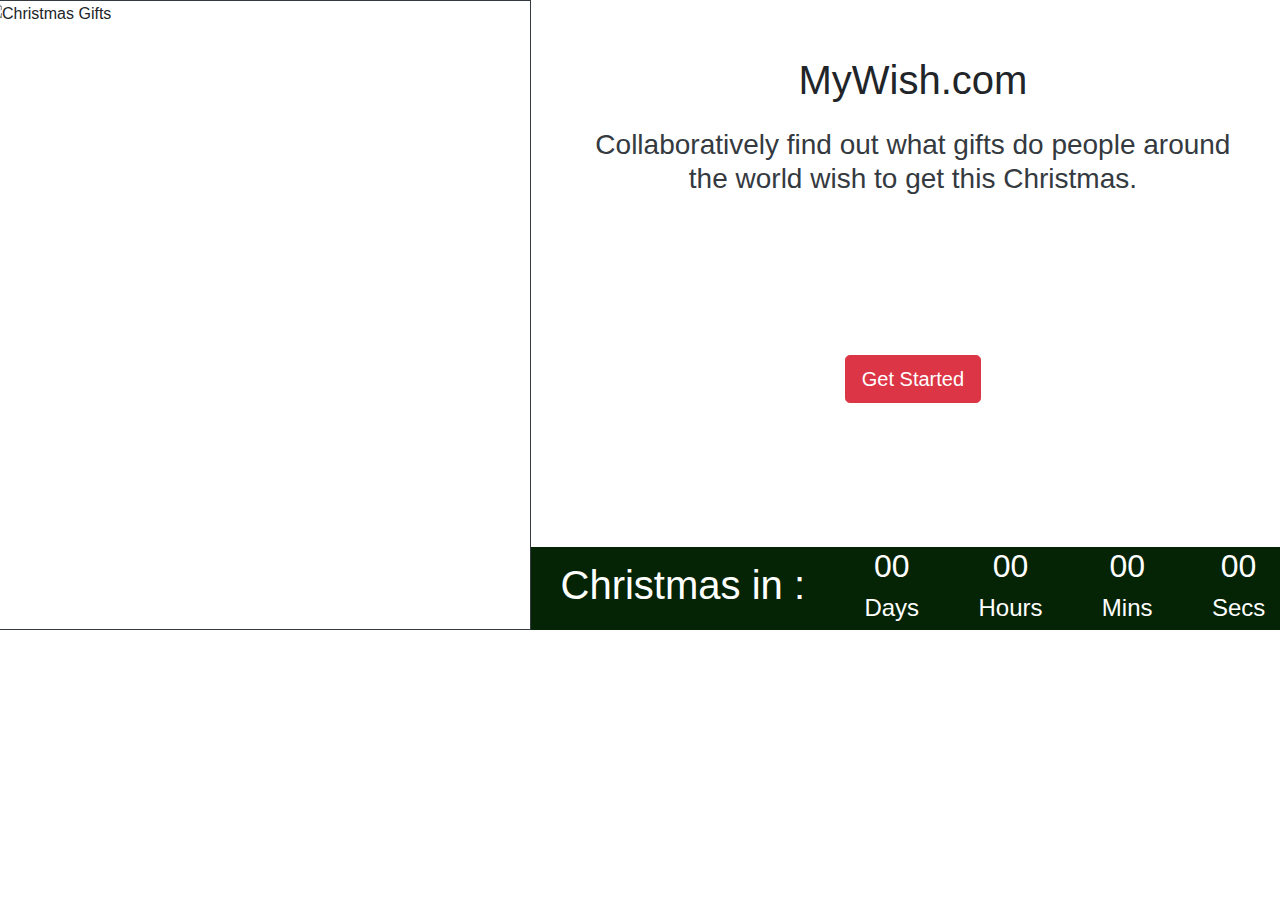
==== First Page/index.html @ 29aca326 "first page" ====
<!DOCTYPE html>
<html lang="en">
<head>
    <meta charset="UTF-8">
    <meta name="viewport" content="width=device-width, initial-scale=1.0">
    <title>Wish List</title>
     <!-- Latest compiled and minified CSS -->
<link rel="stylesheet" href="https://maxcdn.bootstrapcdn.com/bootstrap/4.5.2/css/bootstrap.min.css">

<!-- jQuery library -->
<script src="https://ajax.googleapis.com/ajax/libs/jquery/3.5.1/jquery.min.js"></script>

<!-- Popper JS -->
<script src="https://cdnjs.cloudflare.com/ajax/libs/popper.js/1.16.0/umd/popper.min.js"></script>

<!-- Latest compiled JavaScript -->
<script src="https://maxcdn.bootstrapcdn.com/bootstrap/4.5.2/js/bootstrap.min.js"></script> 

<link rel="stylesheet" href="index.css">

</head>
<body>
    <div style="display: none" id="hideAll">&nbsp;</div>
    <script type="text/javascript">
        document.getElementById("hideAll").style.display = "block";
      </script> 
<div class="container-fluid p-0">
    <div class="row">
      <div class="col-md-5 col-sm-12 border border-dark p-0" id="left-div">
        <img src="annie-spratt-1Qg9PXse00s-unsplash.jpg" alt="Christmas Gifts">
      </div>
      <div class="col-md-7 col-sm-12 d-flex flex-column text-center bg-white p-0">
          <div class="m-5 d-flex flex-column justify-content-around">
            <h1 class="p-2">MyWish.com</h1>
            <h3 class="p-2 font-weight-light text-dark">Collaboratively find out what gifts do people around the world wish to get this Christmas.</h3>

          </div>
          <div class="m-5 p-5 p-3">
            <button class="btn btn-lg btn-danger align-bottom">Get Started</button>
          </div>
          <div class="mt-5 h-25 align-self-auto d-flex flex-row justify-content-around text-white font-weight-lighter align-items-center" style="background-color: rgb(5, 36, 5);">
            <h1>Christmas in :</h1>
            <div>
                <h2 id="days">00</h2><h4>Days</h4>
            </div>
            <div>
                <h2 id="hours">00</h2><h4>Hours</h4>
            </div>
            <div>
                <h2 id="mins">00</h2><h4>Mins</h4>
            </div>
            <div>
                <h2 id="secs">00</h2><h4>Secs</h4>
            </div>
          </div>
      </div>
    </div>
  </div>
    <script type="text/javascript" src="index.js"></script>
</body>
</html>
---- First Page/index.css ----
* {
    margin: 0;
    padding: 0;
}
::-webkit-scrollbar {
    display:none;
}
.container-fluid {
    overflow: hidden;
}

#hideAll
 {
   position: fixed;
   left: 0px; 
   right: 0px; 
   top: 0px; 
   bottom: 0px; 
   background-color: white;
   z-index: 99; /* Higher than anything else in the document */
 }

 #left-div img {
    width: 100%;
    height: 100vh;
    margin: auto;
  }
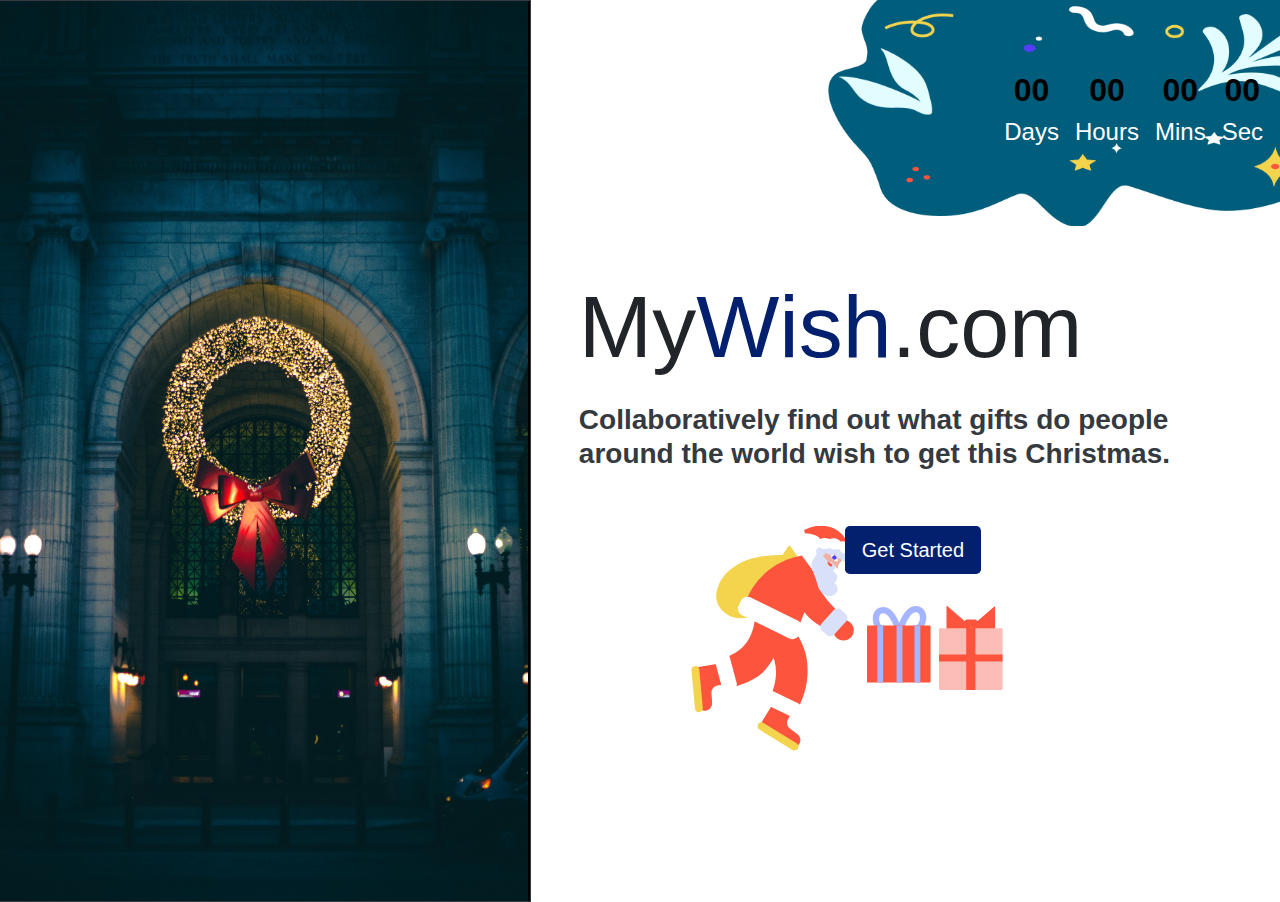
==== commit 84743e54: "first page" ====
--- a/First Page/index.html
+++ b/First Page/index.html
@@ -27,31 +27,31 @@
 <div class="container-fluid p-0">
     <div class="row">
       <div class="col-md-5 col-sm-12 border border-dark p-0" id="left-div">
-        <img src="annie-spratt-1Qg9PXse00s-unsplash.jpg" alt="Christmas Gifts">
+        <img src="jodie-walton-t0W9cVg4k9o-unsplash.jpg" alt="Christmas Gifts">
       </div>
-      <div class="col-md-7 col-sm-12 d-flex flex-column text-center bg-white p-0">
-          <div class="m-5 d-flex flex-column justify-content-around">
-            <h1 class="p-2">MyWish.com</h1>
-            <h3 class="p-2 font-weight-light text-dark">Collaboratively find out what gifts do people around the world wish to get this Christmas.</h3>
+      <div class="col-md-7 col-sm-12 d-flex flex-column text-center bg-white p-0"> 
+        <div id="countdown" class="h-25 p-4 align-self-auto d-flex flex-row justify-content-end text-dark align-items-center">
+          <div class="m-2" style="color: black">
+              <h2 id="days" class=" font-weight-bold">00</h2><h4 style="color: white">Days</h4>
+          </div>
+          <div class="m-2" style="color:black">
+              <h2 id="hours" class=" font-weight-bold">00</h2><h4 style="color: white">Hours</h4>
+          </div>
+          <div class="m-2" style="color: black">
+              <h2 id="mins" class=" font-weight-bold">00</h2><h4 style="color: white">Mins</h4>
+          </div>
+          <div class="m-2" style="color: black">
+              <h2 id="secs" class=" font-weight-bold">00</h2><h4 style="color: white">Sec</h4>
+          </div>
+        </div>
 
+          <div class="m-4 p-3">
+            
+            <h1 class="p-2 font-weight-normal text-lg-left display-2">My<span style="color: rgb(3, 32, 110);">Wish</span>.com</h1>
+            <h3 class="p-2 font-weight-bold text-lg-left text-dark">Collaboratively find out what gifts do people around the world wish to get this Christmas.</h3>
           </div>
-          <div class="m-5 p-5 p-3">
-            <button class="btn btn-lg btn-danger align-bottom">Get Started</button>
-          </div>
-          <div class="mt-5 h-25 align-self-auto d-flex flex-row justify-content-around text-white font-weight-lighter align-items-center" style="background-color: rgb(5, 36, 5);">
-            <h1>Christmas in :</h1>
-            <div>
-                <h2 id="days">00</h2><h4>Days</h4>
-            </div>
-            <div>
-                <h2 id="hours">00</h2><h4>Hours</h4>
-            </div>
-            <div>
-                <h2 id="mins">00</h2><h4>Mins</h4>
-            </div>
-            <div>
-                <h2 id="secs">00</h2><h4>Secs</h4>
-            </div>
+          <div id="get-started" class="h-25">
+            <button class="btn btn-lg align-bottom" style="background-color: rgb(3, 32, 110);color: white;outline: none;">Get Started</button>
           </div>
       </div>
     </div>
--- a/First Page/index.css
+++ b/First Page/index.css
@@ -24,4 +24,20 @@
     width: 100%;
     height: 100vh;
     margin: auto;
+    border-right: 2px solid black;
+  }
+
+  #countdown{
+    background-image: url(bg.png);
+    background-repeat: no-repeat;
+    background-size: contain;
+    background-position: right;
+  }
+
+  #get-started{
+    background-image: url(santa.svg), url(Present1.svg), url(Present2.svg);
+    background-position: 10em, 21em 5em, 25.5em 5em;
+    background-repeat: no-repeat, no-repeat, no-repeat;
+    background-size: contain, 4em, 4em;
+
   }